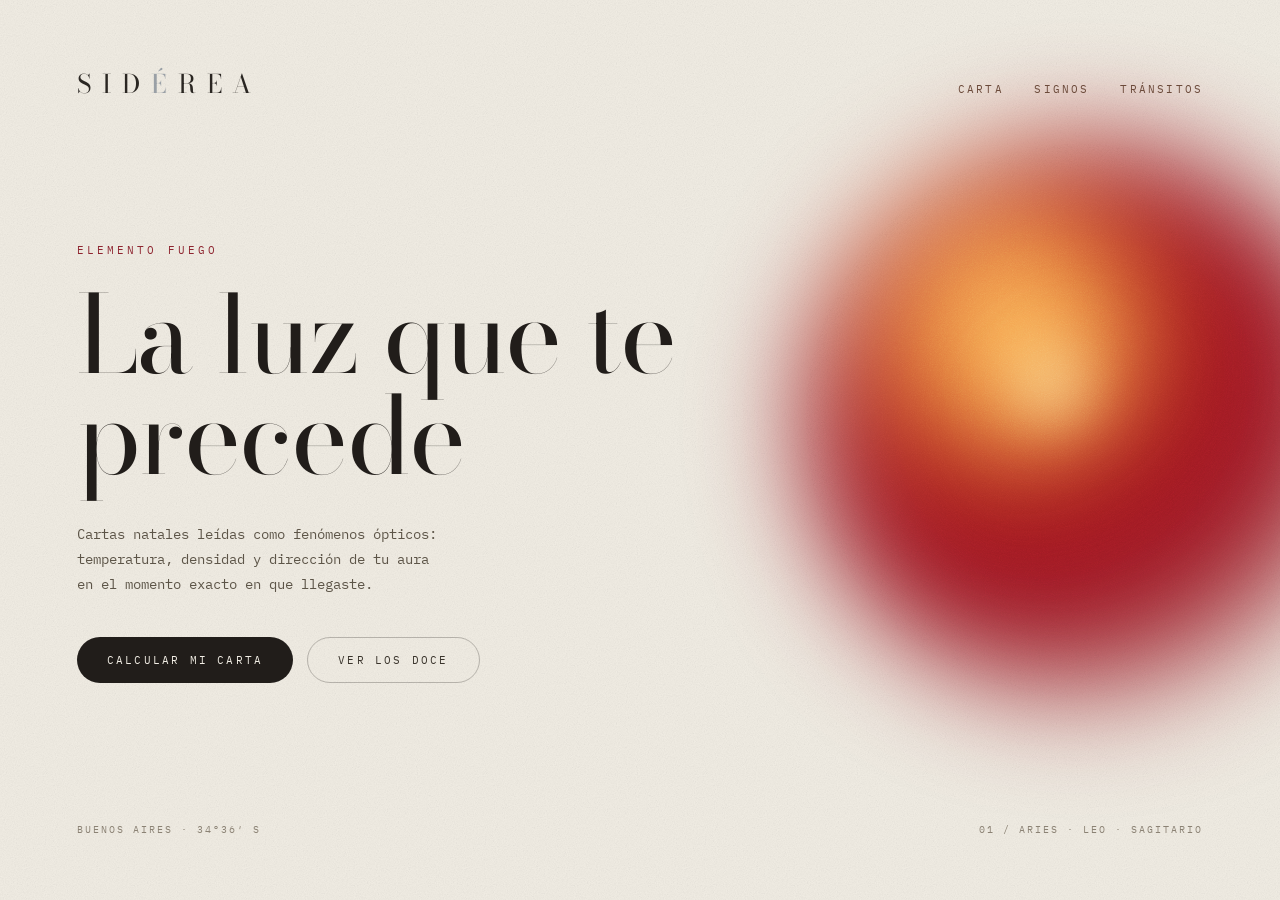
==== templates/index.html @ ae9293a5 "Add FastAPI frontend serving the Sidérea Hero design Serves templates/index.html (the approved Sidér" ====
<!DOCTYPE html>
<html lang="es">
<head>
<meta charset="utf-8">
<meta name="viewport" content="width=device-width, initial-scale=1">
<title>Sidérea — La luz que te precede</title>
<link rel="preconnect" href="https://fonts.googleapis.com">
<link rel="preconnect" href="https://fonts.gstatic.com" crossorigin>
<link href="https://fonts.googleapis.com/css2?family=Bodoni+Moda:opsz,wght@6..96,400;6..96,500&family=IBM+Plex+Mono:wght@400&display=swap" rel="stylesheet">
<link rel="stylesheet" href="/static/css/style.css">
</head>
<body>

<div class="page">

  <div class="noise-overlay"></div>

  <div class="aura">
    <div class="aura-body"></div>
    <div class="aura-core"></div>
    <div class="aura-grain"></div>
  </div>

  <div class="layout">

    <header class="header">
      <div class="wordmark">SID<span class="wordmark-accent">É</span>REA</div>
      <nav class="nav">
        <a href="#">Carta</a>
        <a href="#">Signos</a>
        <a href="#">Tránsitos</a>
      </nav>
    </header>

    <main class="main">
      <div class="eyebrow">Elemento fuego</div>
      <h1 class="headline">La luz que te precede</h1>
      <p class="lede">Cartas natales leídas como fenómenos ópticos: temperatura, densidad y dirección de tu aura en el momento exacto en que llegaste.</p>
      <div class="cta-row">
        <a href="#" class="btn btn-primary">Calcular mi carta</a>
        <a href="#" class="btn btn-secondary">Ver los doce</a>
      </div>
    </main>

    <footer class="footer">
      <span>Buenos Aires · 34°36′ S</span>
      <span>01 / Aries · Leo · Sagitario</span>
    </footer>

  </div>
</div>

</body>
</html>
---- static/css/style.css ----
body {
  margin: 0;
  background: #F1EDE4;
  overflow-x: hidden;
}

a {
  color: #6B4A3A;
  text-decoration: none;
}

a:hover {
  color: #8E2530;
}

.page {
  min-height: 100vh;
  background: #F1EDE4;
  position: relative;
  overflow: visible;
  font-family: 'IBM Plex Mono', ui-monospace, monospace;
  color: #2A2622;
}

/* Fine photographic grain over the whole page, breaks up the flat digital background */
.noise-overlay {
  position: absolute;
  inset: 0;
  pointer-events: none;
  opacity: 0.4;
  mix-blend-mode: multiply;
  background-image: url('data:image/svg+xml,%3Csvg xmlns=%27http://www.w3.org/2000/svg%27 width=%27220%27 height=%27220%27%3E%3Cfilter id=%27n%27%3E%3CfeTurbulence type=%27fractalNoise%27 baseFrequency=%270.9%27 numOctaves=%274%27 stitchTiles=%27stitch%27/%3E%3CfeColorMatrix type=%27saturate%27 values=%270%27/%3E%3C/filter%3E%3Crect width=%27100%25%27 height=%27100%25%27 filter=%27url(%23n)%27 opacity=%270.4%27/%3E%3C/svg%3E');
}

/* Fire-element aura: ruby/amber light source, accent-sized, anchored top-right */
.aura {
  position: absolute;
  right: -2%;
  top: 22vh;
  width: clamp(260px, 34vw, 440px);
  aspect-ratio: 1;
  pointer-events: none;
  overflow: visible;
  transform: scale(1.12);
  transform-origin: 60% 40%;
}

.aura-body {
  position: absolute;
  inset: -7%;
  border-radius: 50%;
  overflow: visible;
  filter: blur(48px);
  background: radial-gradient(circle at 38% 34%,
    rgba(255,208,124,1) 0%,
    rgba(248,164,68,1) 16%,
    rgba(206,74,40,1) 26%,
    rgba(155,17,30,1) 36%,
    rgba(155,17,30,1) 56%,
    rgba(150,20,32,0.62) 72%,
    rgba(160,40,38,0.20) 88%,
    rgba(190,90,60,0) 100%);
}

.aura-core {
  position: absolute;
  inset: 30%;
  border-radius: 50%;
  transform: translate(-16%, -18%);
  mix-blend-mode: screen;
  filter: blur(26px);
  background: radial-gradient(circle at 50% 50%,
    rgba(255,230,172,0.92) 0%,
    rgba(255,190,92,0.52) 22%,
    rgba(238,138,52,0.16) 34%,
    rgba(214,96,44,0) 46%);
}

.aura-grain {
  position: absolute;
  inset: -7%;
  border-radius: 50%;
  mix-blend-mode: overlay;
  opacity: 0.16;
  pointer-events: none;
  -webkit-mask-image: radial-gradient(circle at 38% 34%, #000 0%, #000 46%, rgba(0,0,0,0.45) 72%, rgba(0,0,0,0) 100%);
  mask-image: radial-gradient(circle at 38% 34%, #000 0%, #000 46%, rgba(0,0,0,0.45) 72%, rgba(0,0,0,0) 100%);
  background-image: url('data:image/svg+xml,%3Csvg xmlns=%27http://www.w3.org/2000/svg%27 width=%27180%27 height=%27180%27%3E%3Cfilter id=%27glitter%27%3E%3CfeTurbulence type=%27fractalNoise%27 baseFrequency=%271.2%27 numOctaves=%274%27 stitchTiles=%27stitch%27/%3E%3CfeColorMatrix type=%27saturate%27 values=%270%27/%3E%3CfeComponentTransfer%3E%3CfeFuncA type=%27linear%27 slope=%271.6%27 intercept=%27-0.18%27/%3E%3C/feComponentTransfer%3E%3C/filter%3E%3Crect width=%27100%25%27 height=%27100%25%27 filter=%27url(%23glitter)%27/%3E%3C/svg%3E');
}

.layout {
  position: relative;
  display: flex;
  flex-direction: column;
  min-height: 100vh;
  box-sizing: border-box;
  padding: clamp(28px, 5vw, 64px) clamp(24px, 6vw, 96px);
}

.header {
  display: flex;
  align-items: baseline;
  justify-content: space-between;
  gap: 24px;
}

.wordmark {
  font-family: 'Bodoni Moda', Didot, 'Bodoni MT', serif;
  font-size: clamp(19px, 2vw, 26px);
  font-weight: 400;
  letter-spacing: 0.42em;
  text-transform: uppercase;
  color: #2A2622;
}

.wordmark-accent {
  font-weight: 500;
  color: #9AA0A6;
}

.nav {
  display: flex;
  gap: clamp(16px, 2.4vw, 34px);
  font-size: 11px;
  letter-spacing: 0.2em;
  text-transform: uppercase;
  color: #6E6558;
}

.main {
  flex: 1;
  display: flex;
  flex-direction: column;
  justify-content: center;
  max-width: min(680px, 58vw);
  padding: clamp(40px, 8vh, 110px) 0;
}

.eyebrow {
  font-size: 11px;
  letter-spacing: 0.28em;
  text-transform: uppercase;
  color: #8E2530;
  margin-bottom: clamp(20px, 3vh, 34px);
}

.headline {
  margin: 0;
  font-family: 'Bodoni Moda', Didot, 'Bodoni MT', serif;
  font-weight: 400;
  font-size: clamp(46px, 8.4vw, 132px);
  max-width: 9ch;
  line-height: 0.94;
  letter-spacing: -0.015em;
  text-wrap: pretty;
  color: #211D1A;
}

.lede {
  max-width: 46ch;
  margin: clamp(24px, 4vh, 40px) 0 0;
  font-size: clamp(13px, 1.1vw, 15px);
  line-height: 1.75;
  color: #5D5548;
  text-wrap: pretty;
}

.cta-row {
  display: flex;
  flex-wrap: wrap;
  gap: 14px;
  margin-top: clamp(28px, 4.5vh, 48px);
}

.btn {
  display: inline-flex;
  align-items: center;
  padding: 15px 30px;
  border-radius: 999px;
  font-size: 11px;
  letter-spacing: 0.2em;
  text-transform: uppercase;
}

.btn-primary {
  background: #211D1A;
  color: #F1EDE4;
}

.btn-primary:hover {
  background: #8E2530;
  color: #F5F1E8;
}

.btn-secondary {
  border: 1px solid rgba(42,38,34,0.28);
  color: #3A342C;
}

.btn-secondary:hover {
  border-color: #8E2530;
  color: #8E2530;
}

.footer {
  display: flex;
  align-items: baseline;
  justify-content: space-between;
  gap: 24px;
  font-size: 10px;
  letter-spacing: 0.2em;
  text-transform: uppercase;
  color: #8B8274;
}
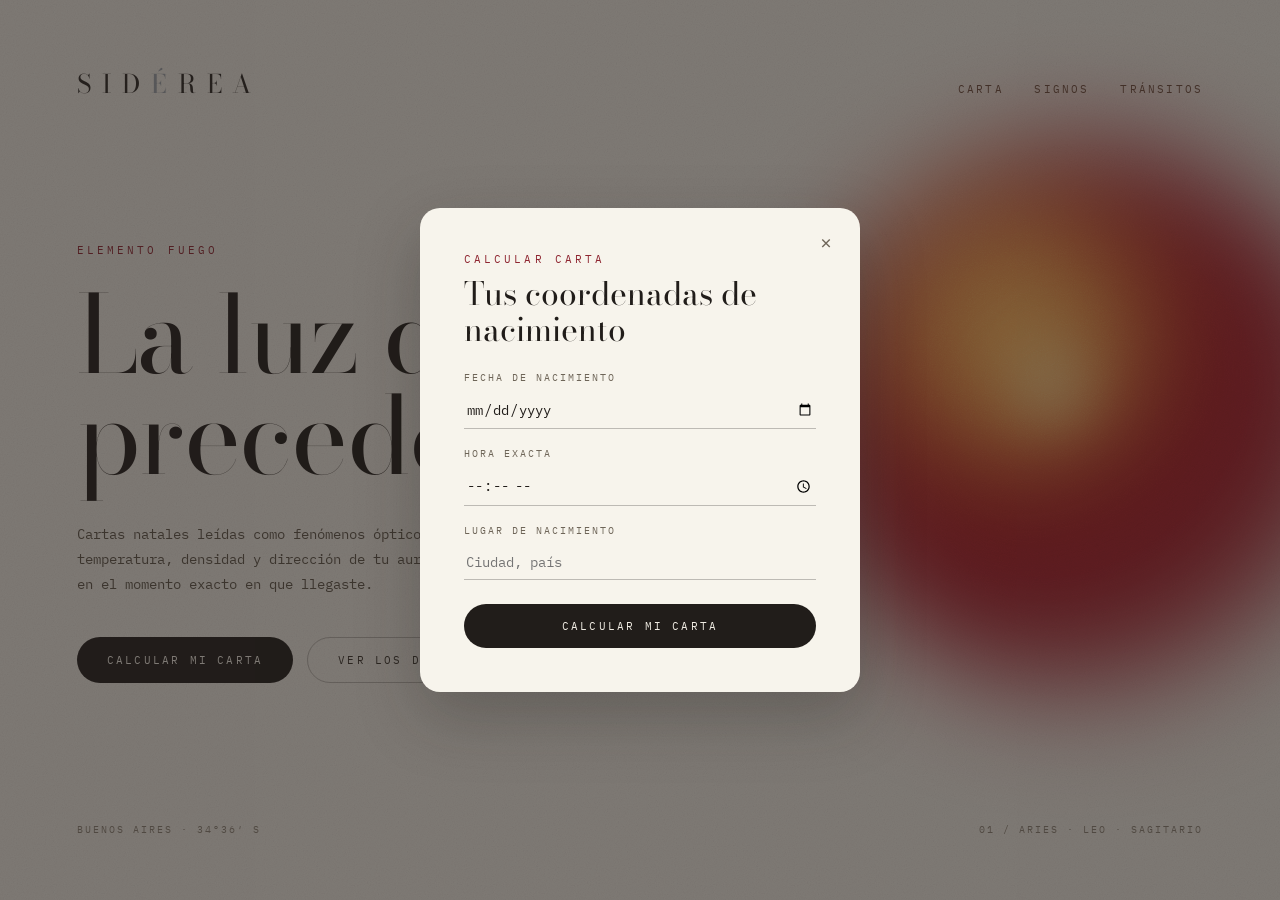
==== commit 7ac6ca76: "Wire the Sidérea Hero form to the real natal/report/PDF pipeline - Frontend: "Calcular mi carta" ope" ====
--- a/templates/index.html
+++ b/templates/index.html
@@ -37,7 +37,7 @@
       <h1 class="headline">La luz que te precede</h1>
       <p class="lede">Cartas natales leídas como fenómenos ópticos: temperatura, densidad y dirección de tu aura en el momento exacto en que llegaste.</p>
       <div class="cta-row">
-        <a href="#" class="btn btn-primary">Calcular mi carta</a>
+        <button type="button" class="btn btn-primary" id="calc-open">Calcular mi carta</button>
         <a href="#" class="btn btn-secondary">Ver los doce</a>
       </div>
     </main>
@@ -48,7 +48,45 @@
     </footer>
 
   </div>
+
+  <div class="modal-overlay" id="calc-overlay" hidden>
+    <div class="modal" role="dialog" aria-modal="true" aria-labelledby="calc-title">
+      <button type="button" class="modal-close" id="calc-close" aria-label="Cerrar">×</button>
+
+      <div class="modal-eyebrow">Calcular carta</div>
+      <h2 id="calc-title" class="modal-title">Tus coordenadas de nacimiento</h2>
+
+      <form id="calc-form" class="calc-form" novalidate>
+        <label class="field">
+          <span class="field-label">Fecha de nacimiento</span>
+          <input type="date" name="date" required>
+        </label>
+        <label class="field">
+          <span class="field-label">Hora exacta</span>
+          <input type="time" name="time" required>
+        </label>
+        <label class="field">
+          <span class="field-label">Lugar de nacimiento</span>
+          <input type="text" name="location" placeholder="Ciudad, país" autocomplete="off" required>
+        </label>
+
+        <p class="calc-status" id="calc-status" role="status" aria-live="polite" hidden></p>
+        <p class="calc-error" id="calc-error" role="alert" hidden></p>
+
+        <button type="submit" class="btn btn-primary calc-submit" id="calc-submit">Calcular mi carta</button>
+      </form>
+
+      <div class="calc-result" id="calc-result" hidden>
+        <div class="modal-eyebrow">Tu informe</div>
+        <p class="calc-result-subject" id="calc-result-subject"></p>
+        <div class="calc-result-text" id="calc-result-text"></div>
+        <a href="#" class="btn btn-secondary calc-download" id="calc-download" target="_blank" rel="noopener">Descargar PDF</a>
+      </div>
+    </div>
+  </div>
+
 </div>
 
+<script src="/static/js/app.js" defer></script>
 </body>
 </html>
--- a/static/css/style.css
+++ b/static/css/style.css
@@ -180,6 +180,10 @@
   font-size: 11px;
   letter-spacing: 0.2em;
   text-transform: uppercase;
+  font-family: inherit;
+  border: none;
+  background: none;
+  cursor: pointer;
 }
 
 .btn-primary {
@@ -212,3 +216,157 @@
   text-transform: uppercase;
   color: #8B8274;
 }
+
+/* ---- Calculadora de carta: modal ---- */
+
+.modal-overlay {
+  position: fixed;
+  inset: 0;
+  z-index: 40;
+  display: flex;
+  align-items: center;
+  justify-content: center;
+  padding: 24px;
+  background: rgba(33, 29, 26, 0.55);
+}
+
+.modal {
+  position: relative;
+  width: 100%;
+  max-width: 440px;
+  max-height: 88vh;
+  overflow-y: auto;
+  box-sizing: border-box;
+  background: #F7F4EC;
+  border-radius: 20px;
+  box-shadow: 0 24px 64px rgba(33, 29, 26, 0.28);
+  padding: clamp(28px, 5vw, 44px);
+  font-family: 'IBM Plex Mono', ui-monospace, monospace;
+  color: #2A2622;
+}
+
+.modal-close {
+  position: absolute;
+  top: 18px;
+  right: 18px;
+  width: 32px;
+  height: 32px;
+  border: none;
+  background: none;
+  cursor: pointer;
+  font-size: 20px;
+  line-height: 1;
+  font-family: inherit;
+  color: #6E6558;
+}
+
+.modal-close:hover {
+  color: #8E2530;
+}
+
+.modal-eyebrow {
+  font-size: 11px;
+  letter-spacing: 0.28em;
+  text-transform: uppercase;
+  color: #8E2530;
+  margin-bottom: 10px;
+}
+
+.modal-title {
+  margin: 0 0 24px;
+  font-family: 'Bodoni Moda', Didot, 'Bodoni MT', serif;
+  font-weight: 400;
+  font-size: clamp(24px, 4vw, 32px);
+  line-height: 1.1;
+  color: #211D1A;
+}
+
+.calc-form {
+  display: flex;
+  flex-direction: column;
+  gap: 18px;
+}
+
+.field {
+  display: flex;
+  flex-direction: column;
+  gap: 8px;
+}
+
+.field-label {
+  font-size: 10px;
+  letter-spacing: 0.2em;
+  text-transform: uppercase;
+  color: #6E6558;
+}
+
+.field input {
+  font-family: inherit;
+  font-size: 14px;
+  color: #211D1A;
+  background: transparent;
+  border: none;
+  border-bottom: 1px solid rgba(42, 38, 34, 0.28);
+  padding: 8px 2px;
+  outline: none;
+  transition: border-color 0.2s ease;
+}
+
+.field input:focus {
+  border-color: #8E2530;
+}
+
+.calc-status {
+  margin: 0;
+  font-size: 11px;
+  letter-spacing: 0.16em;
+  text-transform: uppercase;
+  color: #8E2530;
+  animation: calc-pulse 1.4s ease-in-out infinite;
+}
+
+@keyframes calc-pulse {
+  0%, 100% { opacity: 0.45; }
+  50% { opacity: 1; }
+}
+
+.calc-error {
+  margin: 0;
+  font-size: 12px;
+  line-height: 1.6;
+  color: #8E2530;
+}
+
+.calc-submit {
+  margin-top: 6px;
+  width: 100%;
+  justify-content: center;
+}
+
+.calc-submit:disabled {
+  opacity: 0.6;
+  cursor: progress;
+}
+
+.calc-result-subject {
+  margin: 0 0 16px;
+  font-family: 'Bodoni Moda', Didot, 'Bodoni MT', serif;
+  font-size: clamp(20px, 3vw, 26px);
+  color: #211D1A;
+}
+
+.calc-result-text {
+  max-height: 40vh;
+  overflow-y: auto;
+  font-size: 13px;
+  line-height: 1.75;
+  color: #5D5548;
+  white-space: pre-wrap;
+  padding-right: 4px;
+  margin-bottom: 20px;
+}
+
+.calc-download {
+  width: 100%;
+  justify-content: center;
+}
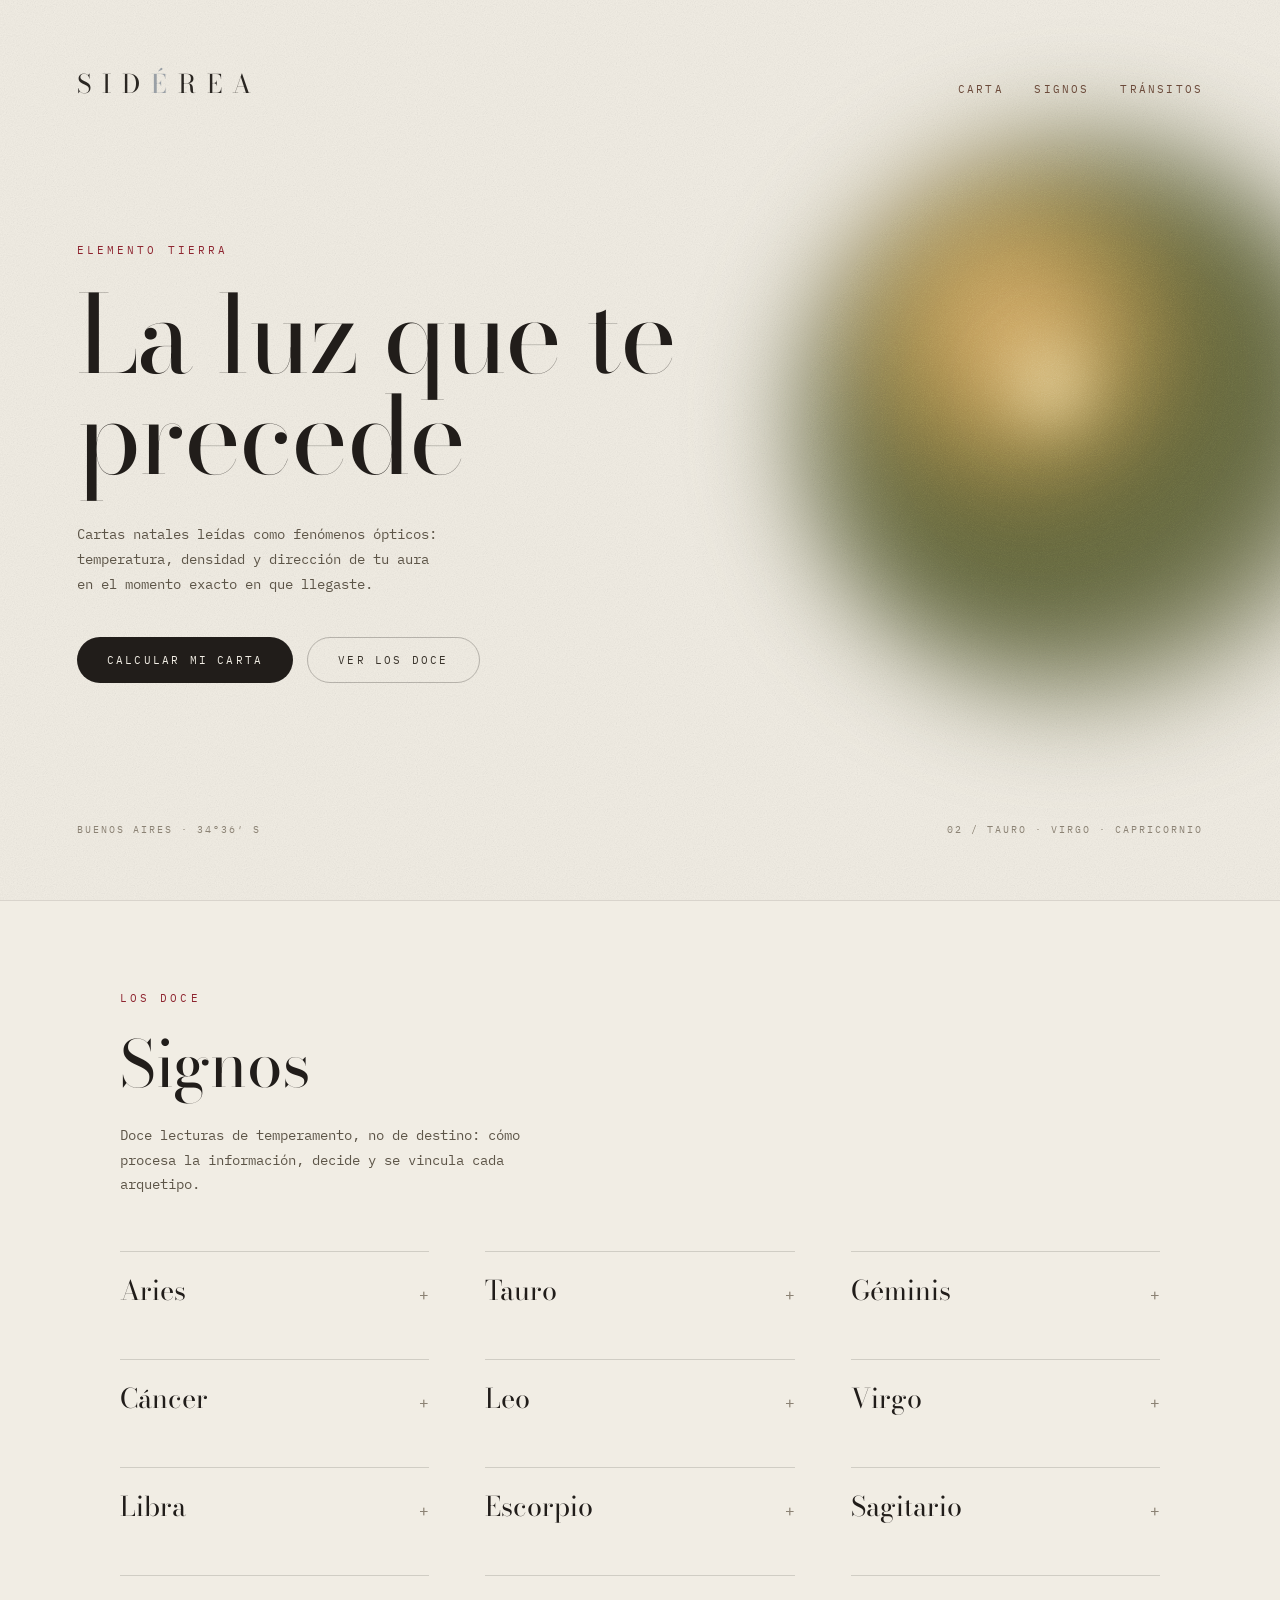
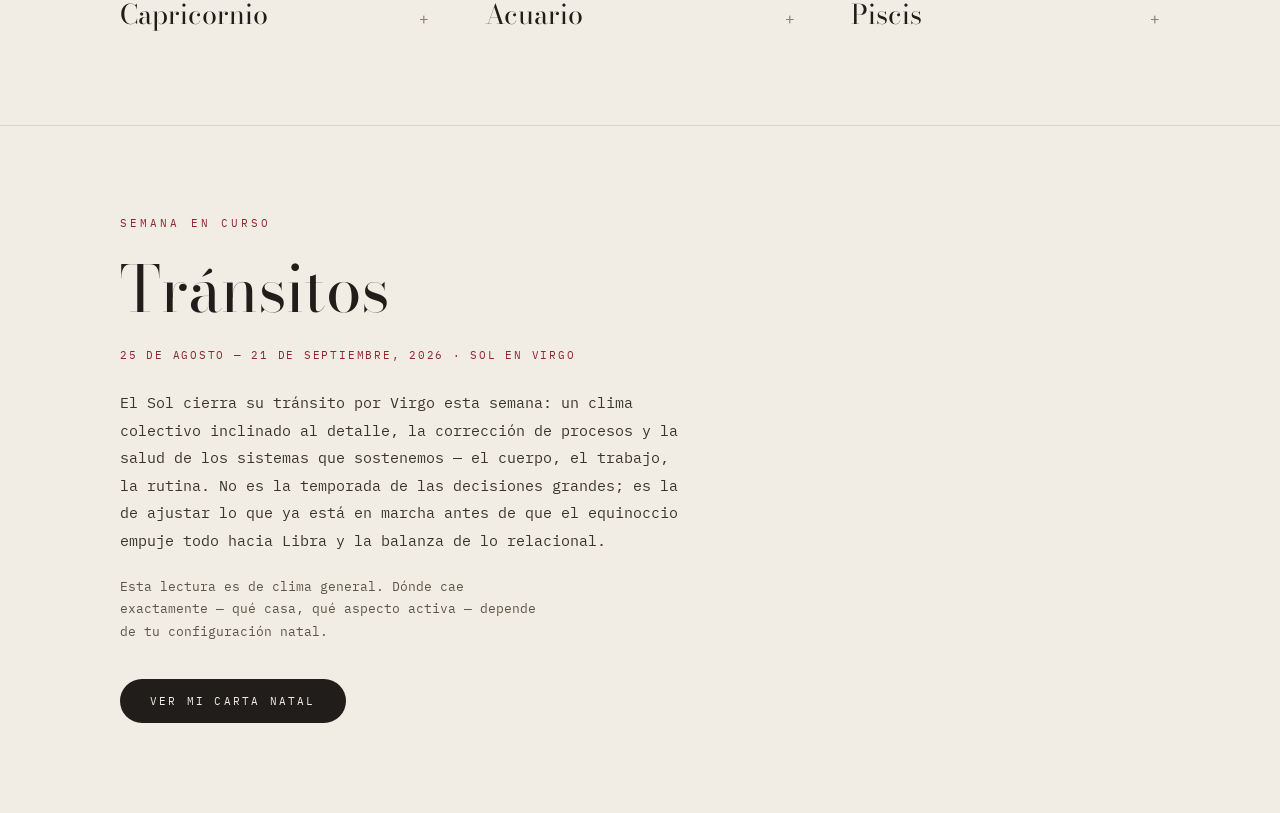
==== commit 75eb7d6c: "Add continuous-scroll navigation: Signos grid, Tránsitos section, seasonal aura - Nav links ("Carta"" ====
--- a/templates/index.html
+++ b/templates/index.html
@@ -11,11 +11,11 @@
 </head>
 <body>
 
-<div class="page">
+<div class="page" id="carta">
 
   <div class="noise-overlay"></div>
 
-  <div class="aura">
+  <div class="aura element-tierra">
     <div class="aura-body"></div>
     <div class="aura-core"></div>
     <div class="aura-grain"></div>
@@ -26,25 +26,25 @@
     <header class="header">
       <div class="wordmark">SID<span class="wordmark-accent">É</span>REA</div>
       <nav class="nav">
-        <a href="#">Carta</a>
-        <a href="#">Signos</a>
-        <a href="#">Tránsitos</a>
+        <a href="#carta">Carta</a>
+        <a href="#signos">Signos</a>
+        <a href="#transitos">Tránsitos</a>
       </nav>
     </header>
 
     <main class="main">
-      <div class="eyebrow">Elemento fuego</div>
+      <div class="eyebrow">Elemento tierra</div>
       <h1 class="headline">La luz que te precede</h1>
       <p class="lede">Cartas natales leídas como fenómenos ópticos: temperatura, densidad y dirección de tu aura en el momento exacto en que llegaste.</p>
       <div class="cta-row">
-        <button type="button" class="btn btn-primary" id="calc-open">Calcular mi carta</button>
-        <a href="#" class="btn btn-secondary">Ver los doce</a>
+        <button type="button" class="btn btn-primary js-open-calculator" id="calc-open">Calcular mi carta</button>
+        <a href="#signos" class="btn btn-secondary">Ver los doce</a>
       </div>
     </main>
 
     <footer class="footer">
       <span>Buenos Aires · 34°36′ S</span>
-      <span>01 / Aries · Leo · Sagitario</span>
+      <span>02 / Tauro · Virgo · Capricornio</span>
     </footer>
 
   </div>
@@ -87,6 +87,101 @@
 
 </div>
 
+<section id="signos" class="section signos-section">
+  <div class="section-inner">
+    <div class="eyebrow">Los doce</div>
+    <h2 class="section-title">Signos</h2>
+    <p class="section-lede">Doce lecturas de temperamento, no de destino: cómo procesa la información, decide y se vincula cada arquetipo.</p>
+
+    <div class="signs-grid">
+
+      <details class="sign-card">
+        <summary><span class="sign-name">Aries</span><span class="sign-toggle" aria-hidden="true">+</span></summary>
+        <div class="sign-meta">21 mar — 19 abr · Fuego</div>
+        <p class="sign-text">Procesa el mundo por impulso de acción: decide rápido, prueba en el terreno y corrige sobre la marcha antes que planificar en exceso. Su fricción aparece cuando la paciencia ajena no sigue su ritmo.</p>
+      </details>
+
+      <details class="sign-card">
+        <summary><span class="sign-name">Tauro</span><span class="sign-toggle" aria-hidden="true">+</span></summary>
+        <div class="sign-meta">20 abr — 20 may · Tierra</div>
+        <p class="sign-text">Necesita evidencia sensorial antes de comprometerse: lo que puede tocar, medir o repetir le da certeza. Cambia de opinión despacio, pero cuando lo hace, el cambio es sólido y difícil de revertir.</p>
+      </details>
+
+      <details class="sign-card">
+        <summary><span class="sign-name">Géminis</span><span class="sign-toggle" aria-hidden="true">+</span></summary>
+        <div class="sign-meta">21 may — 20 jun · Aire</div>
+        <p class="sign-text">Piensa en red, no en línea recta: conecta datos dispersos con una velocidad que a veces se confunde con dispersión. Su fortaleza es la síntesis rápida; su costo, sostener el foco en una sola variable.</p>
+      </details>
+
+      <details class="sign-card">
+        <summary><span class="sign-name">Cáncer</span><span class="sign-toggle" aria-hidden="true">+</span></summary>
+        <div class="sign-meta">21 jun — 22 jul · Agua</div>
+        <p class="sign-text">Filtra la información a través de la memoria afectiva: recuerda cómo se sintió una situación antes que los hechos exactos. Construye seguridad por repetición de vínculos conocidos, no por novedad.</p>
+      </details>
+
+      <details class="sign-card">
+        <summary><span class="sign-name">Leo</span><span class="sign-toggle" aria-hidden="true">+</span></summary>
+        <div class="sign-meta">23 jul — 22 ago · Fuego</div>
+        <p class="sign-text">Necesita ver el efecto de sus acciones para calibrar si va por buen camino: la retroalimentación externa no es vanidad, es información. Rinde mejor cuando lidera con nombre propio que cuando diluye su aporte en un colectivo anónimo.</p>
+      </details>
+
+      <details class="sign-card">
+        <summary><span class="sign-name">Virgo</span><span class="sign-toggle" aria-hidden="true">+</span></summary>
+        <div class="sign-meta">23 ago — 22 sep · Tierra</div>
+        <p class="sign-text">Ordena antes de actuar: separa variables, detecta el error de proceso y corrige con precisión quirúrgica. Su riesgo no es la exigencia — es confundir la corrección del sistema con la corrección de la persona.</p>
+      </details>
+
+      <details class="sign-card">
+        <summary><span class="sign-name">Libra</span><span class="sign-toggle" aria-hidden="true">+</span></summary>
+        <div class="sign-meta">23 sep — 22 oct · Aire</div>
+        <p class="sign-text">Decide comparando escenarios en simultáneo, sopesando cada variable frente a su opuesto antes de resolver. Necesita el punto de vista ajeno no por dependencia, sino porque su método de pensar es esencialmente relacional.</p>
+      </details>
+
+      <details class="sign-card">
+        <summary><span class="sign-name">Escorpio</span><span class="sign-toggle" aria-hidden="true">+</span></summary>
+        <div class="sign-meta">23 oct — 21 nov · Agua</div>
+        <p class="sign-text">Investiga antes de confiar: necesita entender el mecanismo real detrás de una situación o un vínculo antes de comprometerse con él. Su intensidad no busca el conflicto — busca la información sin filtrar.</p>
+      </details>
+
+      <details class="sign-card">
+        <summary><span class="sign-name">Sagitario</span><span class="sign-toggle" aria-hidden="true">+</span></summary>
+        <div class="sign-meta">22 nov — 21 dic · Fuego</div>
+        <p class="sign-text">Aprende expandiendo el marco, no profundizando uno solo: prefiere el mapa amplio a la nota al pie. Se aburre con la repetición sin propósito y necesita un horizonte visible para sostener el compromiso.</p>
+      </details>
+
+      <details class="sign-card">
+        <summary><span class="sign-name">Capricornio</span><span class="sign-toggle" aria-hidden="true">+</span></summary>
+        <div class="sign-meta">22 dic — 19 ene · Tierra</div>
+        <p class="sign-text">Construye en plazos largos: mide el esfuerzo de hoy contra un resultado que puede tardar años en confirmarse. Su disciplina no es rigidez — es una apuesta calculada por la estructura sobre el impulso.</p>
+      </details>
+
+      <details class="sign-card">
+        <summary><span class="sign-name">Acuario</span><span class="sign-toggle" aria-hidden="true">+</span></summary>
+        <div class="sign-meta">20 ene — 18 feb · Aire</div>
+        <p class="sign-text">Piensa por sistemas, no por casos individuales: le interesa el patrón que explica muchos comportamientos antes que la excepción anecdótica. Su distancia emocional aparente suele ser objetividad mal leída.</p>
+      </details>
+
+      <details class="sign-card">
+        <summary><span class="sign-name">Piscis</span><span class="sign-toggle" aria-hidden="true">+</span></summary>
+        <div class="sign-meta">19 feb — 20 mar · Agua</div>
+        <p class="sign-text">Absorbe el estado emocional del entorno con una permeabilidad que funciona como radar y como vulnerabilidad. Necesita límites explícitos — no porque le falte carácter, sino porque su frontera perceptiva es naturalmente porosa.</p>
+      </details>
+
+    </div>
+  </div>
+</section>
+
+<section id="transitos" class="section transitos-section">
+  <div class="section-inner">
+    <div class="eyebrow">Semana en curso</div>
+    <h2 class="section-title">Tránsitos</h2>
+    <p class="transitos-dateline">25 de agosto — 21 de septiembre, 2026 · Sol en Virgo</p>
+    <p class="transitos-body">El Sol cierra su tránsito por Virgo esta semana: un clima colectivo inclinado al detalle, la corrección de procesos y la salud de los sistemas que sostenemos — el cuerpo, el trabajo, la rutina. No es la temporada de las decisiones grandes; es la de ajustar lo que ya está en marcha antes de que el equinoccio empuje todo hacia Libra y la balanza de lo relacional.</p>
+    <p class="transitos-hook">Esta lectura es de clima general. Dónde cae exactamente — qué casa, qué aspecto activa — depende de tu configuración natal.</p>
+    <button type="button" class="btn btn-primary js-open-calculator">Ver mi carta natal</button>
+  </div>
+</section>
+
 <script src="/static/js/app.js" defer></script>
 </body>
 </html>
--- a/static/css/style.css
+++ b/static/css/style.css
@@ -1,3 +1,7 @@
+html {
+  scroll-behavior: smooth;
+}
+
 body {
   margin: 0;
   background: #F1EDE4;
@@ -20,6 +24,7 @@
   overflow: visible;
   font-family: 'IBM Plex Mono', ui-monospace, monospace;
   color: #2A2622;
+  scroll-margin-top: 0;
 }
 
 /* Fine photographic grain over the whole page, breaks up the flat digital background */
@@ -32,7 +37,10 @@
   background-image: url('data:image/svg+xml,%3Csvg xmlns=%27http://www.w3.org/2000/svg%27 width=%27220%27 height=%27220%27%3E%3Cfilter id=%27n%27%3E%3CfeTurbulence type=%27fractalNoise%27 baseFrequency=%270.9%27 numOctaves=%274%27 stitchTiles=%27stitch%27/%3E%3CfeColorMatrix type=%27saturate%27 values=%270%27/%3E%3C/filter%3E%3Crect width=%27100%25%27 height=%27100%25%27 filter=%27url(%23n)%27 opacity=%270.4%27/%3E%3C/svg%3E');
 }
 
-/* Fire-element aura: ruby/amber light source, accent-sized, anchored top-right */
+/* Seasonal aura: eccentric radial light source, accent-sized, anchored
+   top-right. Color is driven entirely by CSS custom properties so each
+   `.element-*` class can swap the palette without touching the gradient
+   stops, blur, blend-mode, or bleed geometry below. */
 .aura {
   position: absolute;
   right: -2%;
@@ -43,6 +51,65 @@
   overflow: visible;
   transform: scale(1.12);
   transform-origin: 60% 40%;
+
+  /* Fuego (default): ámbar cálido → rubí profundo */
+  --aura-0: rgba(255,208,124,1);
+  --aura-1: rgba(248,164,68,1);
+  --aura-2: rgba(206,74,40,1);
+  --aura-3: rgba(155,17,30,1);
+  --aura-4: rgba(150,20,32,0.62);
+  --aura-5: rgba(160,40,38,0.20);
+  --aura-6: rgba(190,90,60,0);
+  --aura-core-0: rgba(255,230,172,0.92);
+  --aura-core-1: rgba(255,190,92,0.52);
+  --aura-core-2: rgba(238,138,52,0.16);
+  --aura-core-3: rgba(214,96,44,0);
+}
+
+/* Tierra (Tauro/Virgo/Capricornio): ámbar tostado → olivo profundo sutil.
+   Temporada activa en el hero: Sol en Virgo. */
+.aura.element-tierra {
+  --aura-0: rgba(230,198,140,1);
+  --aura-1: rgba(196,152,80,1);
+  --aura-2: rgba(146,128,68,1);
+  --aura-3: rgba(94,98,58,1);
+  --aura-4: rgba(94,98,58,0.6);
+  --aura-5: rgba(126,116,76,0.22);
+  --aura-6: rgba(160,150,112,0);
+  --aura-core-0: rgba(238,214,164,0.9);
+  --aura-core-1: rgba(210,176,110,0.5);
+  --aura-core-2: rgba(150,140,82,0.16);
+  --aura-core-3: rgba(122,112,72,0);
+}
+
+/* Aire (Géminis/Libra/Acuario): plata luminoso → gris azulado */
+.aura.element-aire {
+  --aura-0: rgba(240,242,244,1);
+  --aura-1: rgba(206,214,220,1);
+  --aura-2: rgba(150,166,178,1);
+  --aura-3: rgba(90,108,124,1);
+  --aura-4: rgba(90,108,124,0.6);
+  --aura-5: rgba(120,138,150,0.2);
+  --aura-6: rgba(170,182,190,0);
+  --aura-core-0: rgba(248,250,252,0.92);
+  --aura-core-1: rgba(214,224,230,0.52);
+  --aura-core-2: rgba(150,170,182,0.16);
+  --aura-core-3: rgba(110,128,140,0);
+}
+
+/* Agua (Cáncer/Escorpio/Piscis): celeste claro → zafiro profundo */
+.aura.element-agua {
+  --aura-0: rgba(200,228,240,1);
+  --aura-1: rgba(140,190,220,1);
+  --aura-2: rgba(70,120,170,1);
+  --aura-3: rgba(30,60,120,1);
+  --aura-4: rgba(30,60,120,0.62);
+  --aura-5: rgba(50,80,140,0.2);
+  --aura-6: rgba(90,120,170,0);
+  --aura-core-0: rgba(220,240,250,0.92);
+  --aura-core-1: rgba(160,205,230,0.52);
+  --aura-core-2: rgba(80,130,180,0.16);
+  --aura-core-3: rgba(50,90,150,0);
 }
 
 .aura-body {
@@ -52,14 +119,14 @@
   overflow: visible;
   filter: blur(48px);
   background: radial-gradient(circle at 38% 34%,
-    rgba(255,208,124,1) 0%,
-    rgba(248,164,68,1) 16%,
-    rgba(206,74,40,1) 26%,
-    rgba(155,17,30,1) 36%,
-    rgba(155,17,30,1) 56%,
-    rgba(150,20,32,0.62) 72%,
-    rgba(160,40,38,0.20) 88%,
-    rgba(190,90,60,0) 100%);
+    var(--aura-0) 0%,
+    var(--aura-1) 16%,
+    var(--aura-2) 26%,
+    var(--aura-3) 36%,
+    var(--aura-3) 56%,
+    var(--aura-4) 72%,
+    var(--aura-5) 88%,
+    var(--aura-6) 100%);
 }
 
 .aura-core {
@@ -70,10 +137,10 @@
   mix-blend-mode: screen;
   filter: blur(26px);
   background: radial-gradient(circle at 50% 50%,
-    rgba(255,230,172,0.92) 0%,
-    rgba(255,190,92,0.52) 22%,
-    rgba(238,138,52,0.16) 34%,
-    rgba(214,96,44,0) 46%);
+    var(--aura-core-0) 0%,
+    var(--aura-core-1) 22%,
+    var(--aura-core-2) 34%,
+    var(--aura-core-3) 46%);
 }
 
 .aura-grain {
@@ -217,6 +284,139 @@
   color: #8B8274;
 }
 
+/* ---- Secciones editoriales (Signos, Tránsitos) ---- */
+
+.section {
+  position: relative;
+  background: #F1EDE4;
+  border-top: 1px solid rgba(42, 38, 34, 0.12);
+  padding: clamp(64px, 10vh, 120px) clamp(24px, 6vw, 96px);
+  scroll-margin-top: clamp(24px, 4vh, 48px);
+  font-family: 'IBM Plex Mono', ui-monospace, monospace;
+  color: #2A2622;
+}
+
+.section-inner {
+  max-width: 1040px;
+  margin: 0 auto;
+}
+
+.section-title {
+  margin: 10px 0 0;
+  font-family: 'Bodoni Moda', Didot, 'Bodoni MT', serif;
+  font-weight: 400;
+  font-size: clamp(36px, 6vw, 64px);
+  line-height: 1;
+  color: #211D1A;
+}
+
+.section-lede {
+  max-width: 52ch;
+  margin: clamp(18px, 3vh, 28px) 0 0;
+  font-size: clamp(13px, 1.1vw, 15px);
+  line-height: 1.75;
+  color: #5D5548;
+}
+
+/* Signos: grilla minimalista y espaciada, doce lecturas fijas de temperamento */
+
+.signs-grid {
+  display: grid;
+  grid-template-columns: repeat(auto-fit, minmax(240px, 1fr));
+  gap: clamp(28px, 4vw, 48px) clamp(32px, 5vw, 56px);
+  margin-top: clamp(40px, 6vh, 64px);
+}
+
+.sign-card {
+  border-top: 1px solid rgba(42, 38, 34, 0.16);
+  padding-top: 18px;
+}
+
+.sign-card summary {
+  display: flex;
+  align-items: baseline;
+  justify-content: space-between;
+  gap: 12px;
+  cursor: pointer;
+  list-style: none;
+}
+
+.sign-card summary::-webkit-details-marker {
+  display: none;
+}
+
+.sign-name {
+  font-family: 'Bodoni Moda', Didot, 'Bodoni MT', serif;
+  font-weight: 400;
+  font-size: clamp(20px, 2.4vw, 27px);
+  color: #211D1A;
+  transition: color 0.2s ease;
+}
+
+.sign-toggle {
+  font-size: 16px;
+  color: #8B8274;
+  transition: transform 0.2s ease, color 0.2s ease;
+}
+
+.sign-card:hover .sign-name {
+  color: #8E2530;
+}
+
+.sign-card:hover .sign-toggle {
+  color: #8E2530;
+}
+
+.sign-card[open] .sign-toggle {
+  transform: rotate(45deg);
+}
+
+.sign-meta {
+  margin-top: 6px;
+  font-size: 10px;
+  letter-spacing: 0.18em;
+  text-transform: uppercase;
+  color: #8B8274;
+}
+
+.sign-text {
+  max-width: 46ch;
+  margin: 14px 0 4px;
+  font-size: 13px;
+  line-height: 1.75;
+  color: #5D5548;
+}
+
+/* Tránsitos: clima semanal + gancho hacia la carta natal */
+
+.transitos-dateline {
+  margin: clamp(18px, 3vh, 28px) 0 0;
+  font-size: 11px;
+  letter-spacing: 0.16em;
+  text-transform: uppercase;
+  color: #8E2530;
+}
+
+.transitos-body {
+  max-width: 62ch;
+  margin: clamp(20px, 3vh, 30px) 0 0;
+  font-size: clamp(14px, 1.2vw, 16px);
+  line-height: 1.8;
+  color: #3A342C;
+}
+
+.transitos-hook {
+  max-width: 52ch;
+  margin: clamp(16px, 2.4vh, 22px) 0 0;
+  font-size: 13px;
+  line-height: 1.7;
+  color: #5D5548;
+}
+
+.transitos-section .btn {
+  margin-top: clamp(24px, 4vh, 36px);
+}
+
 /* ---- Calculadora de carta: modal ---- */
 
 .modal-overlay {
@@ -228,6 +428,10 @@
   justify-content: center;
   padding: 24px;
   background: rgba(33, 29, 26, 0.55);
+}
+
+.modal-overlay[hidden] {
+  display: none;
 }
 
 .modal {
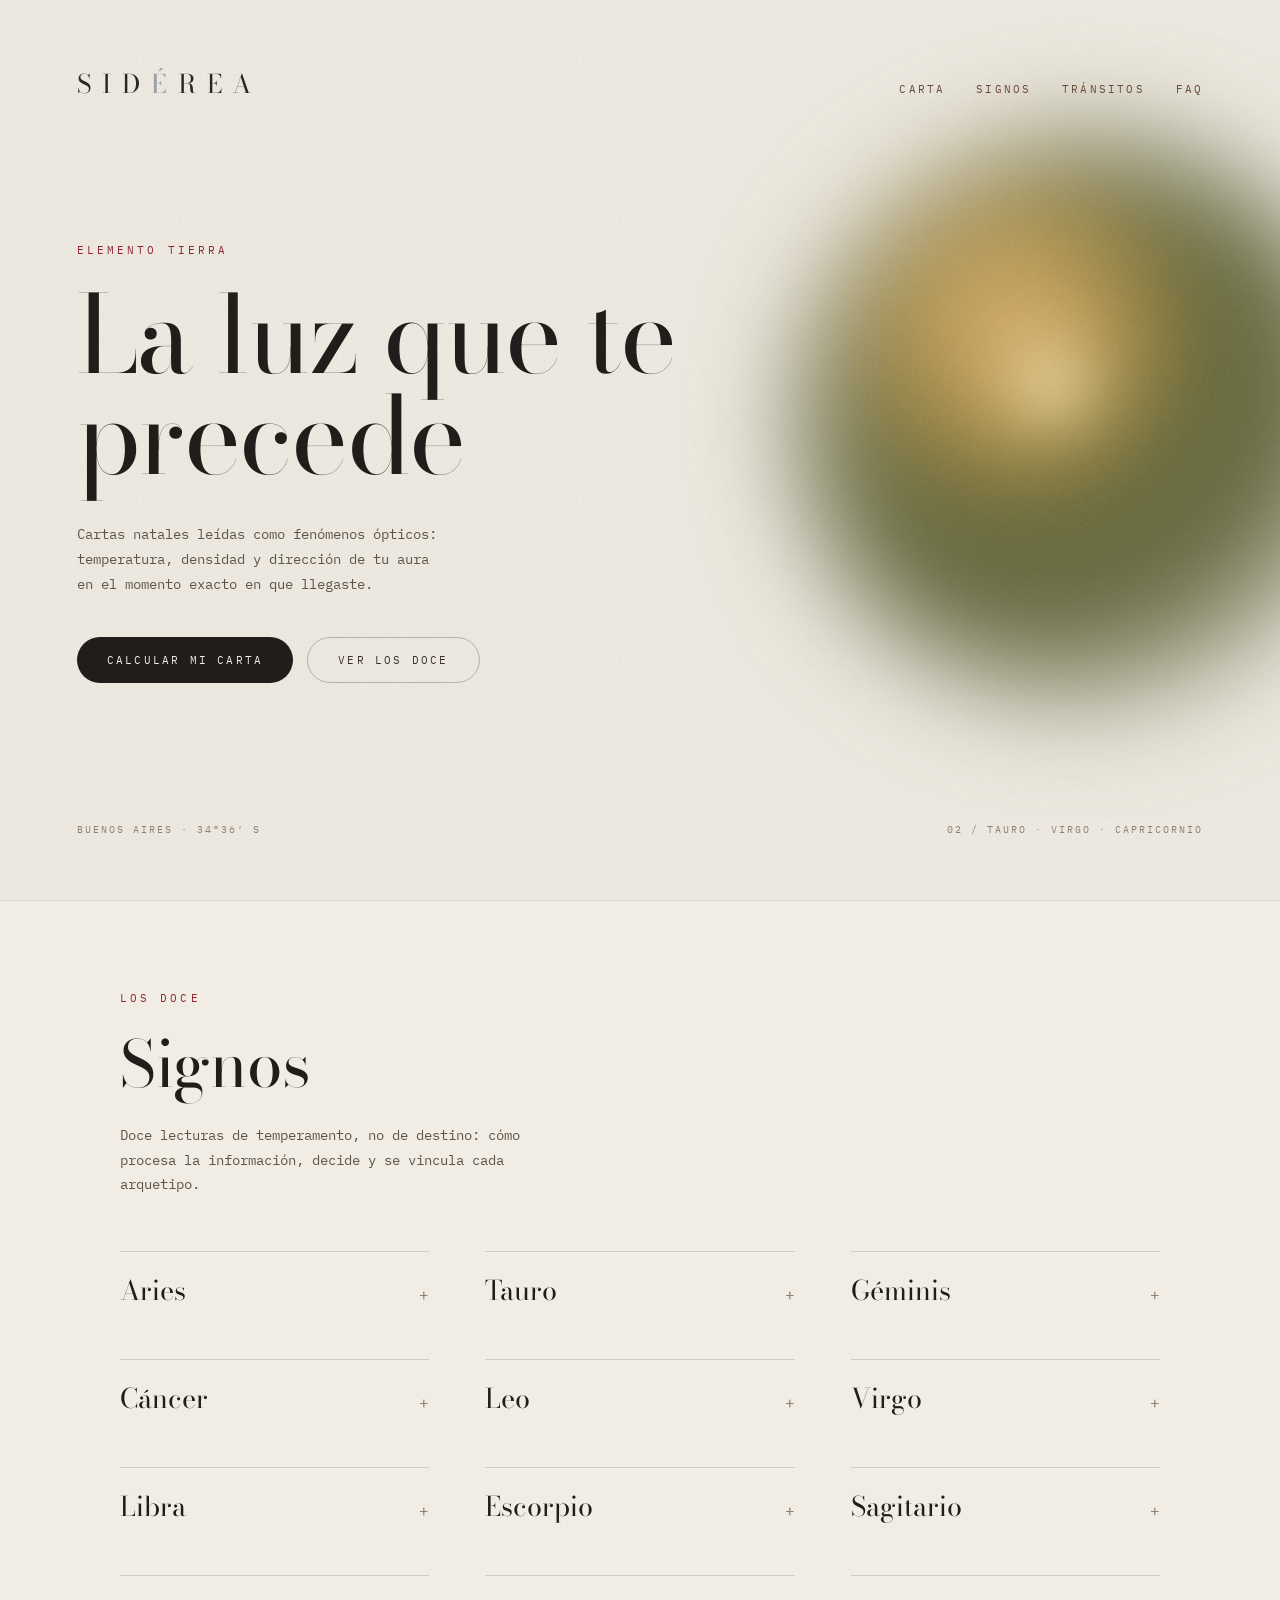
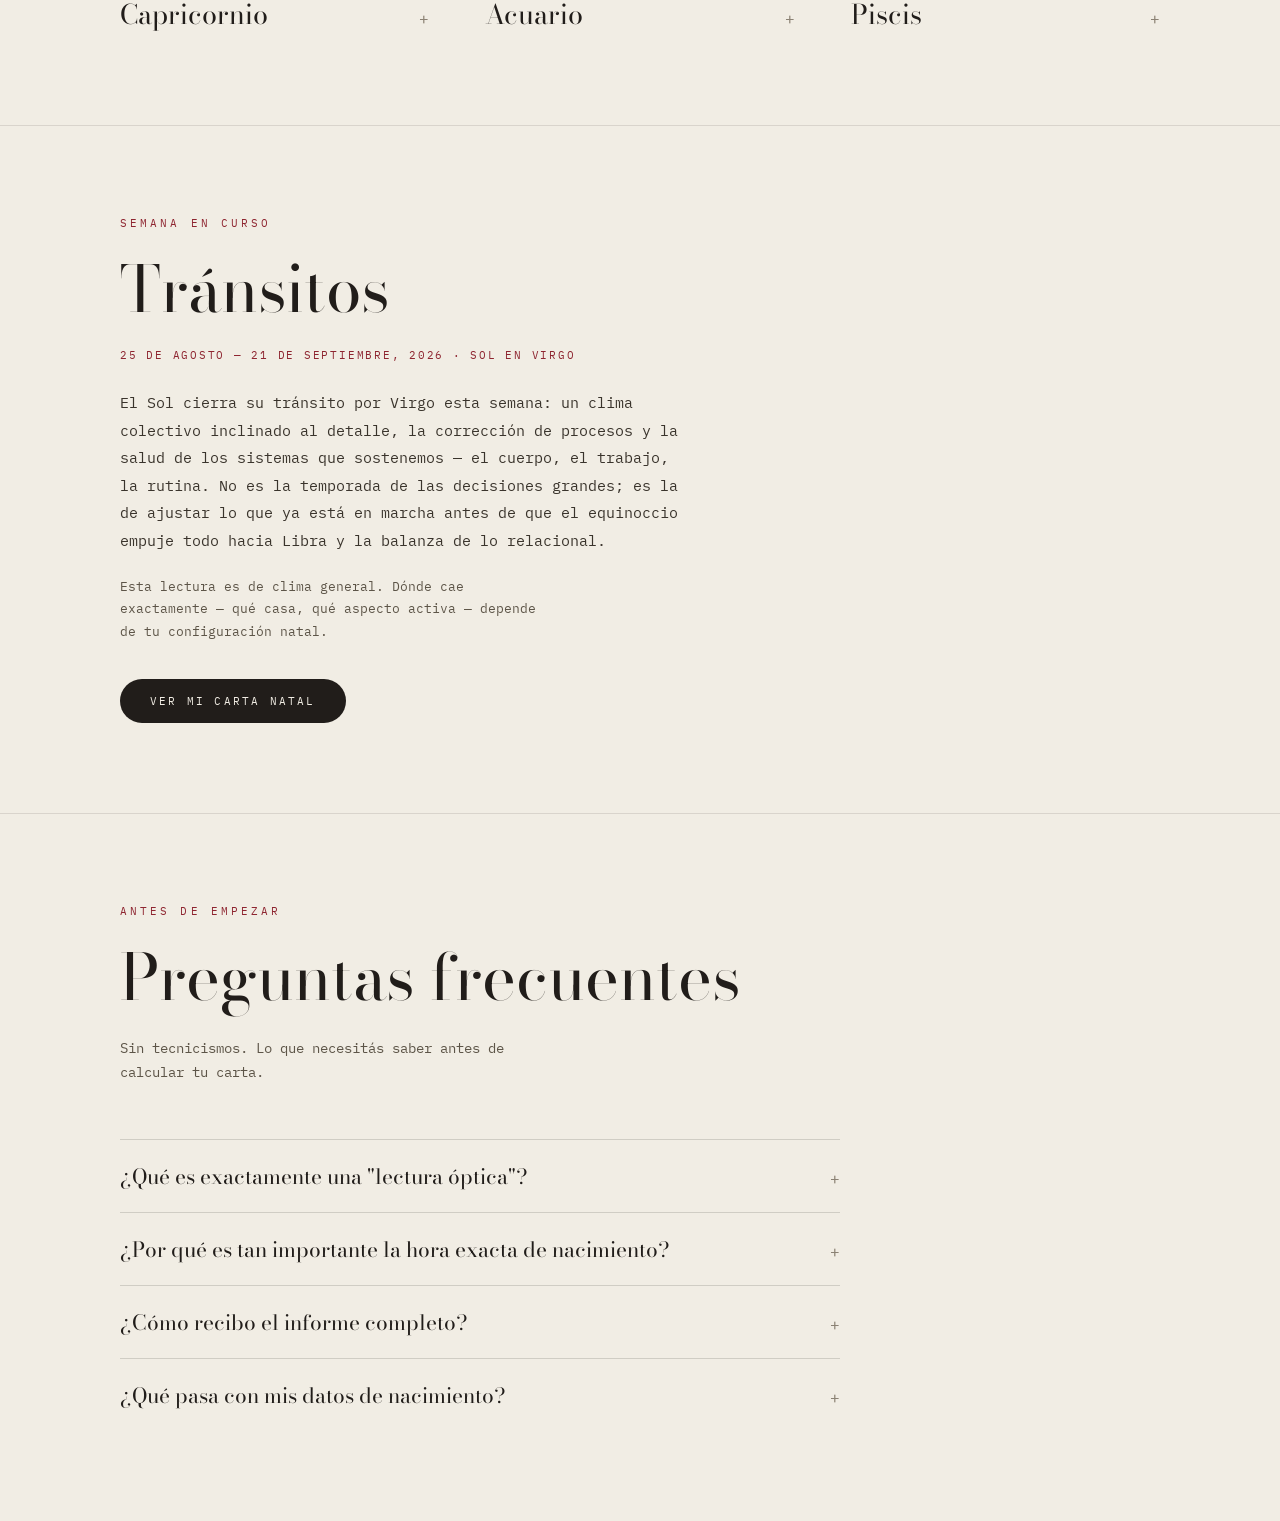
==== commit 5fb58307: "Add free preview teaser, FAQ section, and Mercado Pago checkout stub - POST /api/calculate is now th" ====
--- a/templates/index.html
+++ b/templates/index.html
@@ -29,6 +29,7 @@
         <a href="#carta">Carta</a>
         <a href="#signos">Signos</a>
         <a href="#transitos">Tránsitos</a>
+        <a href="#faq">FAQ</a>
       </nav>
     </header>
 
@@ -77,10 +78,16 @@
       </form>
 
       <div class="calc-result" id="calc-result" hidden>
-        <div class="modal-eyebrow">Tu informe</div>
+        <div class="modal-eyebrow">Extracto óptico</div>
         <p class="calc-result-subject" id="calc-result-subject"></p>
-        <div class="calc-result-text" id="calc-result-text"></div>
-        <a href="#" class="btn btn-secondary calc-download" id="calc-download" target="_blank" rel="noopener">Descargar PDF</a>
+        <p class="calc-teaser-phrase" id="calc-teaser-phrase"></p>
+
+        <div class="calc-upsell">
+          <p class="calc-upsell-copy">Esto es una lectura parcial, gratuita. El informe completo desarrolla los doce planetas, las casas y los aspectos de tu carta en un PDF descargable.</p>
+          <p class="calc-price-line">Informe completo: <span id="calc-price"></span></p>
+          <button type="button" class="btn btn-primary calc-buy" id="calc-buy">Comprar informe completo</button>
+          <p class="calc-buy-status" id="calc-buy-status" role="status" aria-live="polite" hidden></p>
+        </div>
       </div>
     </div>
   </div>
@@ -182,6 +189,38 @@
   </div>
 </section>
 
+<section id="faq" class="section faq-section">
+  <div class="section-inner">
+    <div class="eyebrow">Antes de empezar</div>
+    <h2 class="section-title">Preguntas frecuentes</h2>
+    <p class="section-lede">Sin tecnicismos. Lo que necesitás saber antes de calcular tu carta.</p>
+
+    <div class="faq-list">
+
+      <details class="faq-item">
+        <summary><span class="faq-question">¿Qué es exactamente una "lectura óptica"?</span><span class="sign-toggle" aria-hidden="true">+</span></summary>
+        <p class="faq-answer">Es la forma en que describimos tu carta natal: no como un pronóstico, sino como una configuración de luz — posición, temperatura y dirección — registrada en el momento y el lugar exactos en que naciste. El informe traduce esa configuración en un lenguaje analítico, no en predicciones.</p>
+      </details>
+
+      <details class="faq-item">
+        <summary><span class="faq-question">¿Por qué es tan importante la hora exacta de nacimiento?</span><span class="sign-toggle" aria-hidden="true">+</span></summary>
+        <p class="faq-answer">La hora determina tu Ascendente y las doce casas de tu carta, que cambian cada pocos minutos. Sin hora exacta podemos calcular tus planetas, pero no dónde caen dentro de tu carta — es la diferencia entre saber qué luz tenés y saber hacia dónde apunta.</p>
+      </details>
+
+      <details class="faq-item">
+        <summary><span class="faq-question">¿Cómo recibo el informe completo?</span><span class="sign-toggle" aria-hidden="true">+</span></summary>
+        <p class="faq-answer">Después de confirmar la compra, generamos un PDF a partir de tu carta y queda disponible para descargar directamente desde el sitio. No se envía por correo ni requiere una cuenta.</p>
+      </details>
+
+      <details class="faq-item">
+        <summary><span class="faq-question">¿Qué pasa con mis datos de nacimiento?</span><span class="sign-toggle" aria-hidden="true">+</span></summary>
+        <p class="faq-answer">Tu fecha, hora y lugar de nacimiento se usan únicamente para calcular tu carta y generar tu informe. No los compartimos con terceros ni los usamos para nada fuera de esa lectura.</p>
+      </details>
+
+    </div>
+  </div>
+</section>
+
 <script src="/static/js/app.js" defer></script>
 </body>
 </html>
--- a/static/css/style.css
+++ b/static/css/style.css
@@ -417,6 +417,59 @@
   margin-top: clamp(24px, 4vh, 36px);
 }
 
+/* FAQ: misma disposición de disclosure que Signos, en lista vertical */
+
+.faq-list {
+  display: flex;
+  flex-direction: column;
+  gap: 0;
+  max-width: 720px;
+  margin-top: clamp(40px, 6vh, 64px);
+}
+
+.faq-item {
+  border-top: 1px solid rgba(42, 38, 34, 0.16);
+  padding: 20px 0;
+}
+
+.faq-item summary {
+  display: flex;
+  align-items: baseline;
+  justify-content: space-between;
+  gap: 24px;
+  cursor: pointer;
+  list-style: none;
+}
+
+.faq-item summary::-webkit-details-marker {
+  display: none;
+}
+
+.faq-question {
+  font-family: 'Bodoni Moda', Didot, 'Bodoni MT', serif;
+  font-weight: 400;
+  font-size: clamp(17px, 2vw, 21px);
+  color: #211D1A;
+  transition: color 0.2s ease;
+}
+
+.faq-item:hover .faq-question,
+.faq-item:hover .sign-toggle {
+  color: #8E2530;
+}
+
+.faq-item[open] .sign-toggle {
+  transform: rotate(45deg);
+}
+
+.faq-answer {
+  max-width: 58ch;
+  margin: 14px 0 4px;
+  font-size: 13px;
+  line-height: 1.75;
+  color: #5D5548;
+}
+
 /* ---- Calculadora de carta: modal ---- */
 
 .modal-overlay {
@@ -491,6 +544,10 @@
   gap: 18px;
 }
 
+.calc-form[hidden] {
+  display: none;
+}
+
 .field {
   display: flex;
   flex-direction: column;
@@ -553,24 +610,55 @@
 }
 
 .calc-result-subject {
-  margin: 0 0 16px;
+  margin: 0 0 4px;
   font-family: 'Bodoni Moda', Didot, 'Bodoni MT', serif;
   font-size: clamp(20px, 3vw, 26px);
   color: #211D1A;
 }
 
-.calc-result-text {
-  max-height: 40vh;
-  overflow-y: auto;
+.calc-teaser-phrase {
+  margin: 0 0 24px;
   font-size: 13px;
   line-height: 1.75;
   color: #5D5548;
-  white-space: pre-wrap;
-  padding-right: 4px;
-  margin-bottom: 20px;
-}
-
-.calc-download {
+  font-style: italic;
+}
+
+.calc-upsell {
+  border-top: 1px solid rgba(42, 38, 34, 0.16);
+  padding-top: 22px;
+}
+
+.calc-upsell-copy {
+  margin: 0 0 14px;
+  font-size: 12px;
+  line-height: 1.7;
+  color: #6E6558;
+}
+
+.calc-price-line {
+  margin: 0 0 14px;
+  font-size: 11px;
+  letter-spacing: 0.16em;
+  text-transform: uppercase;
+  color: #211D1A;
+}
+
+.calc-buy {
   width: 100%;
   justify-content: center;
 }
+
+.calc-buy:disabled {
+  opacity: 0.6;
+  cursor: progress;
+}
+
+.calc-buy-status {
+  margin: 14px 0 0;
+  font-size: 11px;
+  line-height: 1.6;
+  letter-spacing: 0.02em;
+  color: #6E6558;
+  text-align: center;
+}
